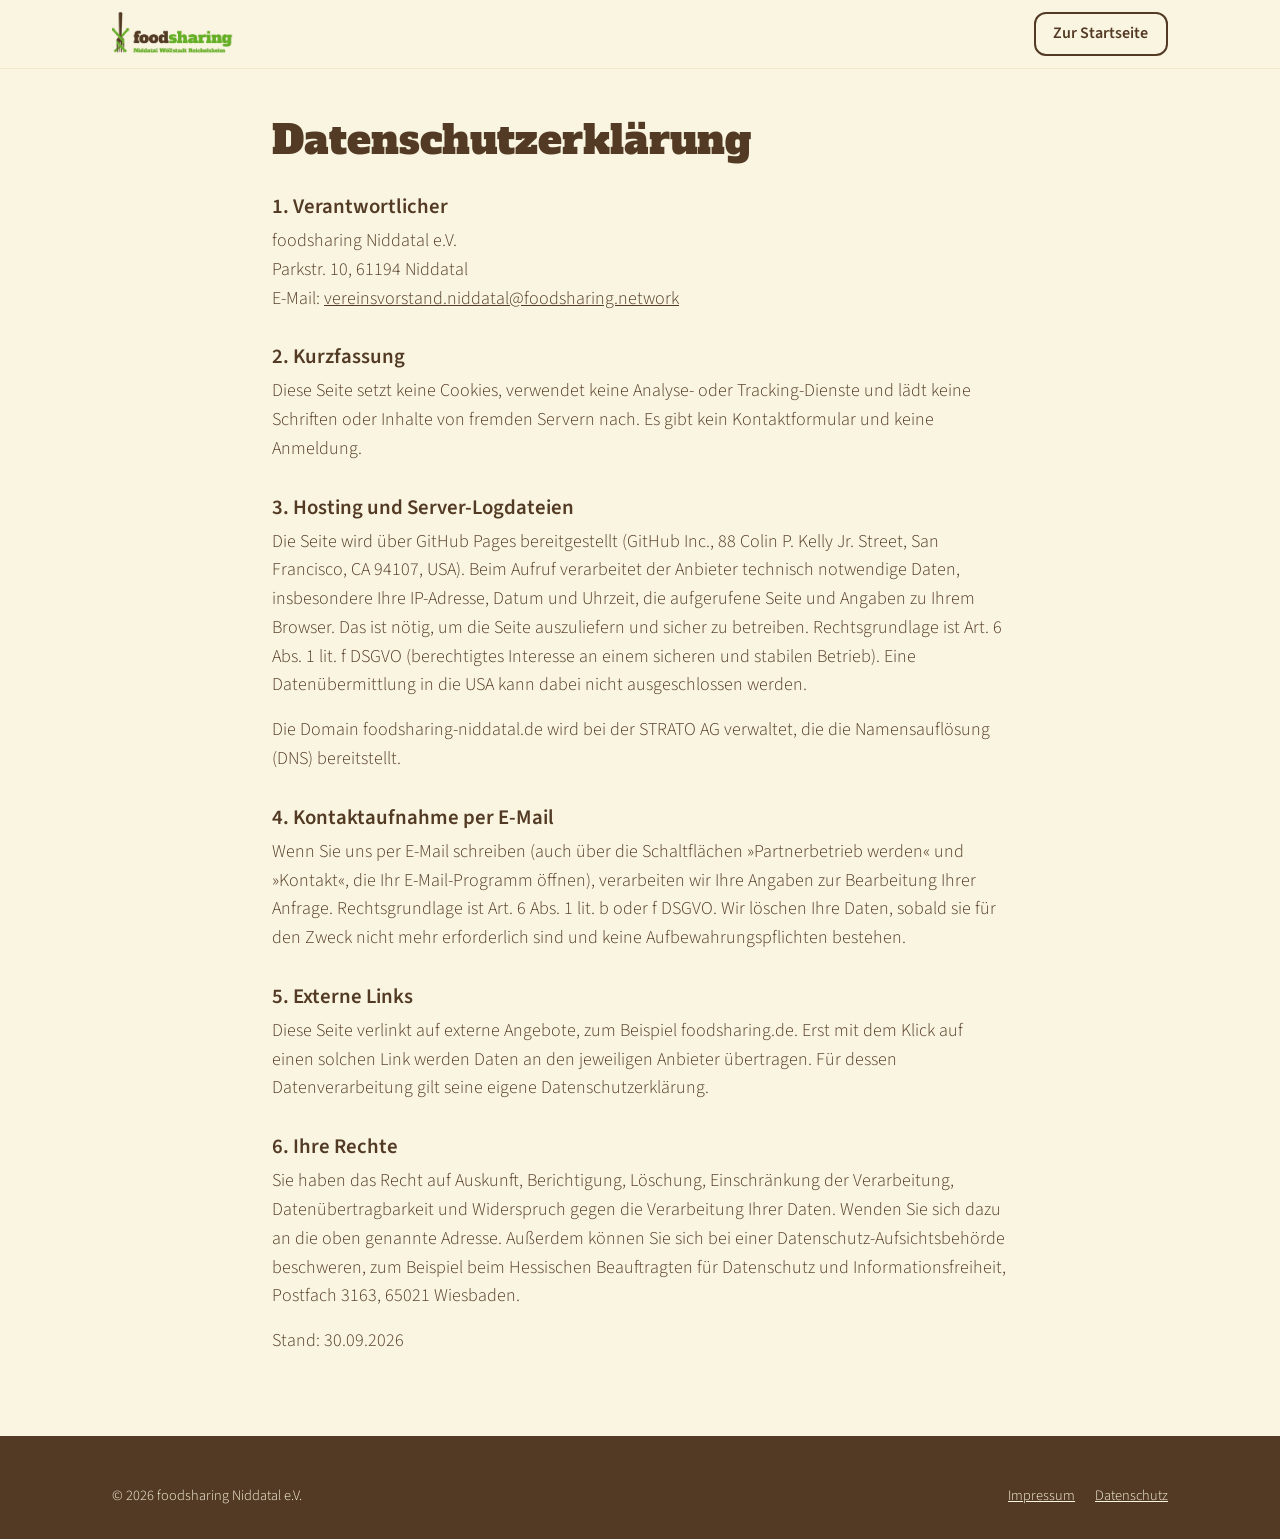
==== docs/datenschutz.html @ 03930171 "Erste Version der Website foodsharing Niddatal e.V. Statische Seite mit Startseite, Impressum, Daten" ====
<!DOCTYPE html>
<html lang="de">
<head>
<meta charset="utf-8">
<meta name="viewport" content="width=device-width, initial-scale=1">
<title>Datenschutz – foodsharing Niddatal e.V.</title>
<meta name="description" content="Datenschutzerklärung des foodsharing Niddatal e.V.">
<link rel="canonical" href="https://foodsharing-niddatal.de/datenschutz.html">
<meta name="theme-color" content="#64AE24">
<link rel="icon" type="image/png" href="img/favicon.png">
<link rel="stylesheet" href="css/style.css">
</head>
<body>
<a class="skip" href="#inhalt">Zum Inhalt springen</a>
<header class="site-header"><div class="wrap bar">
  <a class="brand" href="./"><img src="img/logo.png" width="122" height="44" alt="foodsharing Niddatal, Wöllstadt, Reichelsheim – zur Startseite"></a>
  <a class="btn btn-secondary btn-sm" href="./">Zur Startseite</a>
</div></header>

<main id="inhalt" class="wrap legal">
<!-- ENTWURF: Kein Rechtsgutachten. Vor Veröffentlichung vom Vorstand bzw. dem foodsharing-Netzwerk prüfen lassen. -->
<h1>Datenschutzerklärung</h1>

<h2>1. Verantwortlicher</h2>
<address>
  foodsharing Niddatal e.V.<br>
  Parkstr. 10, 61194 Niddatal<br>
  E-Mail: <a href="mailto:vereinsvorstand.niddatal@foodsharing.network">vereinsvorstand.niddatal@foodsharing.network</a>
</address>

<h2>2. Kurzfassung</h2>
<p>Diese Seite setzt keine Cookies, verwendet keine Analyse- oder Tracking-Dienste und lädt keine Schriften oder Inhalte von fremden Servern nach. Es gibt kein Kontaktformular und keine Anmeldung.</p>

<h2>3. Hosting und Server-Logdateien</h2>
<p>Die Seite wird über GitHub Pages bereitgestellt (GitHub Inc., 88 Colin P. Kelly Jr. Street, San Francisco, CA 94107, USA). Beim Aufruf verarbeitet der Anbieter technisch notwendige Daten, insbesondere Ihre IP-Adresse, Datum und Uhrzeit, die aufgerufene Seite und Angaben zu Ihrem Browser. Das ist nötig, um die Seite auszuliefern und sicher zu betreiben. Rechtsgrundlage ist Art. 6 Abs. 1 lit. f DSGVO (berechtigtes Interesse an einem sicheren und stabilen Betrieb). Eine Datenübermittlung in die USA kann dabei nicht ausgeschlossen werden.</p>
<p>Die Domain foodsharing-niddatal.de wird bei der STRATO AG verwaltet, die die Namensauflösung (DNS) bereitstellt.</p>

<h2>4. Kontaktaufnahme per E-Mail</h2>
<p>Wenn Sie uns per E-Mail schreiben (auch über die Schaltflächen »Partnerbetrieb werden« und »Kontakt«, die Ihr E-Mail-Programm öffnen), verarbeiten wir Ihre Angaben zur Bearbeitung Ihrer Anfrage. Rechtsgrundlage ist Art. 6 Abs. 1 lit. b oder f DSGVO. Wir löschen Ihre Daten, sobald sie für den Zweck nicht mehr erforderlich sind und keine Aufbewahrungspflichten bestehen.</p>

<h2>5. Externe Links</h2>
<p>Diese Seite verlinkt auf externe Angebote, zum Beispiel foodsharing.de. Erst mit dem Klick auf einen solchen Link werden Daten an den jeweiligen Anbieter übertragen. Für dessen Datenverarbeitung gilt seine eigene Datenschutzerklärung.</p>

<h2>6. Ihre Rechte</h2>
<p>Sie haben das Recht auf Auskunft, Berichtigung, Löschung, Einschränkung der Verarbeitung, Datenübertragbarkeit und Widerspruch gegen die Verarbeitung Ihrer Daten. Wenden Sie sich dazu an die oben genannte Adresse. Außerdem können Sie sich bei einer Datenschutz-Aufsichtsbehörde beschweren, zum Beispiel beim Hessischen Beauftragten für Datenschutz und Informationsfreiheit, Postfach 3163, 65021 Wiesbaden.</p>

<p>Stand: 30.09.2026</p>
</main>

<footer class="site-footer"><div class="wrap">
  <div class="foot-bottom" style="margin-top:0;border-top:0;padding-top:0">
    <span>© 2026 foodsharing Niddatal e.V.</span>
    <nav aria-label="Rechtliches"><a href="impressum.html">Impressum</a><a href="datenschutz.html">Datenschutz</a></nav>
  </div>
</div></footer>
</body>
</html>
---- docs/css/style.css ----
/* foodsharing Niddatal e.V. – Stylesheet
   CI laut Design Manual: Grün #64AE24, Weiß #F9F5E0, Beige #f1e7c9, Braun #533A24
   Schriften: Alfa Slab One (Schmuckschrift, sparsam), Source Sans (Text).
   Kontrast: Grün nur als Fläche/Akzent, Text immer Braun auf Weiß/Beige (WCAG AA). */

@font-face{font-family:"Alfa Slab One";src:url("../fonts/alfa-slab-one-400.woff2") format("woff2");font-weight:400;font-style:normal;font-display:swap}
@font-face{font-family:"Source Sans 3";src:url("../fonts/source-sans-3-300.woff2") format("woff2");font-weight:300;font-style:normal;font-display:swap}
@font-face{font-family:"Source Sans 3";src:url("../fonts/source-sans-3-400.woff2") format("woff2");font-weight:400;font-style:normal;font-display:swap}
@font-face{font-family:"Source Sans 3";src:url("../fonts/source-sans-3-600.woff2") format("woff2");font-weight:600;font-style:normal;font-display:swap}

:root{
  --gruen:#64AE24; --weiss:#F9F5E0; --beige:#f1e7c9; --braun:#533A24; --braun-soft:#6B5641;
  --font-text:"Source Sans 3","Source Sans Pro",system-ui,-apple-system,"Segoe UI",Roboto,sans-serif;
  --font-schmuck:"Alfa Slab One",Georgia,"Times New Roman",serif;
  --radius:12px; --wrap:1120px;
}
*,*::before,*::after{box-sizing:border-box}
html{scroll-behavior:smooth;scroll-padding-top:5.5rem}
@media (prefers-reduced-motion:reduce){html{scroll-behavior:auto}}
body{margin:0;background:var(--weiss);color:var(--braun);font-family:var(--font-text);font-weight:300;font-size:1.125rem;line-height:1.6;-webkit-text-size-adjust:100%}
img{max-width:100%;height:auto;display:block}
a{color:var(--braun)}
a:focus-visible,summary:focus-visible,.btn:focus-visible{outline:3px solid var(--braun);outline-offset:3px;border-radius:4px}
strong{font-weight:600}
.wrap{max-width:var(--wrap);margin:0 auto;padding:0 1rem}
@media(min-width:768px){.wrap{padding:0 2rem}}
.skip{position:absolute;left:-999px;top:0;background:var(--braun);color:var(--weiss);padding:.75rem 1rem;z-index:100}
.skip:focus{left:0}

/* Überschriften */
h1,h2{font-family:var(--font-schmuck);font-weight:400;line-height:1.15;margin:0}
h1{font-size:clamp(1.9rem,5.2vw,3.1rem)}
h2{font-size:clamp(1.55rem,3.4vw,2.2rem)}
h3{font-family:var(--font-text);font-weight:600;font-size:1.25rem;line-height:1.3;margin:0 0 .4rem}
p{margin:0 0 1rem}
.eyebrow{font-weight:600;font-size:.85rem;letter-spacing:.08em;text-transform:uppercase;color:var(--braun-soft);margin:0 0 .4rem}

/* Kopfbereich */
.site-header{position:sticky;top:0;z-index:50;background:rgba(249,245,224,.96);backdrop-filter:blur(6px);border-bottom:1px solid var(--beige)}
.bar{display:flex;align-items:center;justify-content:space-between;gap:1rem;min-height:4.25rem}
.brand img{height:44px;width:auto}
.nav-desktop{display:none;gap:1.75rem;align-items:center}
.nav-desktop a,.menu nav a{text-decoration:none;font-weight:600;font-size:1rem}
.nav-desktop a:hover,.menu nav a:hover{text-decoration:underline;text-underline-offset:4px}
.bar-right{display:flex;align-items:center;gap:.75rem}
.menu{position:relative}
.menu summary{list-style:none;cursor:pointer;min-height:44px;min-width:44px;display:flex;align-items:center;justify-content:center;border:2px solid var(--braun);border-radius:var(--radius);font-weight:600;padding:0 .9rem}
.menu summary::-webkit-details-marker{display:none}
.menu nav{position:absolute;right:0;top:calc(100% + .5rem);background:var(--weiss);border:2px solid var(--braun);border-radius:var(--radius);padding:.5rem;display:flex;flex-direction:column;min-width:13rem;box-shadow:0 8px 24px rgba(83,58,36,.15)}
.menu nav a{padding:.75rem 1rem}
@media(min-width:900px){.nav-desktop{display:flex}.menu{display:none}}

/* Buttons */
.btn{display:inline-flex;align-items:center;justify-content:center;min-height:48px;padding:.6rem 1.5rem;border-radius:var(--radius);font-family:var(--font-text);font-weight:600;font-size:1.05rem;text-decoration:none;border:2px solid var(--braun);cursor:pointer;transition:background .15s,color .15s}
.btn-primary{background:var(--braun);color:var(--weiss)}
.btn-primary:hover{background:#3d2a19}
.btn-secondary{background:transparent;color:var(--braun)}
.btn-secondary:hover{background:var(--beige)}
.btn-sm{min-height:44px;padding:.4rem 1.1rem;font-size:1rem}
.btn-row{display:flex;flex-wrap:wrap;gap:.75rem}
@media(max-width:560px){.hero .btn-row .btn{width:100%}}

/* Abschnitte */
section{padding:3.5rem 0}
@media(min-width:768px){section{padding:5rem 0}}
.section-head{max-width:46rem;margin-bottom:2rem}
.section-head p:last-child{margin-bottom:0}
.alt{background:var(--beige)}
.grid{display:grid;gap:1rem}
@media(min-width:768px){.g3{grid-template-columns:repeat(3,1fr)}.g2{grid-template-columns:repeat(2,1fr)}.grid{gap:1.5rem}}
.card{background:var(--weiss);border-radius:var(--radius);padding:1.5rem;border-top:6px solid var(--gruen)}
.alt .card{background:var(--weiss)}
.card p:last-child{margin-bottom:0}
.card .btn{margin-top:1rem}

/* Hero */
.hero{padding:2.5rem 0 3.5rem}
.hero-grid{display:grid;gap:2rem;align-items:center}
@media(min-width:900px){.hero-grid{grid-template-columns:1.25fr 1fr;gap:3rem}.hero{padding:4rem 0 5rem}}
.pill{display:inline-block;background:var(--beige);border-radius:999px;padding:.35rem .9rem;font-size:.9rem;font-weight:600;margin-bottom:1rem}
.hero h1{margin-bottom:1rem}
.hero .lead{font-size:1.25rem;max-width:34rem}
.hero .fine{font-size:.95rem;color:var(--braun-soft);margin:1.25rem 0 0}
.glance{background:var(--beige);border-radius:var(--radius);padding:1.75rem;border-left:8px solid var(--gruen)}
.glance h2{font-family:var(--font-text);font-weight:600;font-size:1.1rem;margin-bottom:1rem}
.glance ul{list-style:none;margin:0;padding:0;display:grid;gap:.9rem}
.glance li{display:flex;gap:.75rem;align-items:flex-start;font-size:1.1rem}
.tick{flex:none;width:1.6rem;height:1.6rem;border-radius:50%;background:var(--gruen);color:var(--braun);display:grid;place-items:center;font-weight:600;font-size:1rem;line-height:1}

/* Schritte */
.step-no{width:3rem;height:3rem;border-radius:50%;background:var(--gruen);color:var(--braun);display:grid;place-items:center;font-family:var(--font-schmuck);font-size:1.5rem;margin-bottom:1rem}

/* Abschluss */
.cta{background:var(--gruen)}
.cta-card{background:var(--weiss);border-radius:var(--radius);padding:2rem 1.5rem;text-align:center;max-width:46rem;margin:0 auto}
@media(min-width:768px){.cta-card{padding:3rem}}
.cta-card .btn-row{justify-content:center;margin:1.25rem 0}
.mail{font-weight:600;word-break:break-all}
.area{font-size:.95rem;color:var(--braun-soft);margin:1.25rem 0 0}

/* Fuß */
.site-footer{background:var(--braun);color:var(--weiss);padding:3rem 0 2rem;font-size:1rem}
.site-footer a{color:var(--weiss)}
.foot-grid{display:grid;gap:2rem}
@media(min-width:768px){.foot-grid{grid-template-columns:1.3fr 1fr 1fr}}
.site-footer h2{font-family:var(--font-text);font-weight:600;font-size:.95rem;letter-spacing:.06em;text-transform:uppercase;margin-bottom:.6rem}
.site-footer address{font-style:normal}
.foot-bottom{margin-top:2rem;padding-top:1.25rem;border-top:1px solid rgba(249,245,224,.3);display:flex;flex-wrap:wrap;gap:.75rem 1.5rem;justify-content:space-between;font-size:.9rem}
.foot-bottom nav{display:flex;gap:1.25rem}

/* Rechtstexte */
.legal{padding:3rem 0 4rem;max-width:46rem}
.legal h1{font-size:clamp(1.8rem,4.5vw,2.5rem);margin-bottom:1.5rem}
.legal h2{font-family:var(--font-text);font-weight:600;font-size:1.3rem;margin:2rem 0 .5rem}
.legal address{font-style:normal;margin-bottom:1rem}
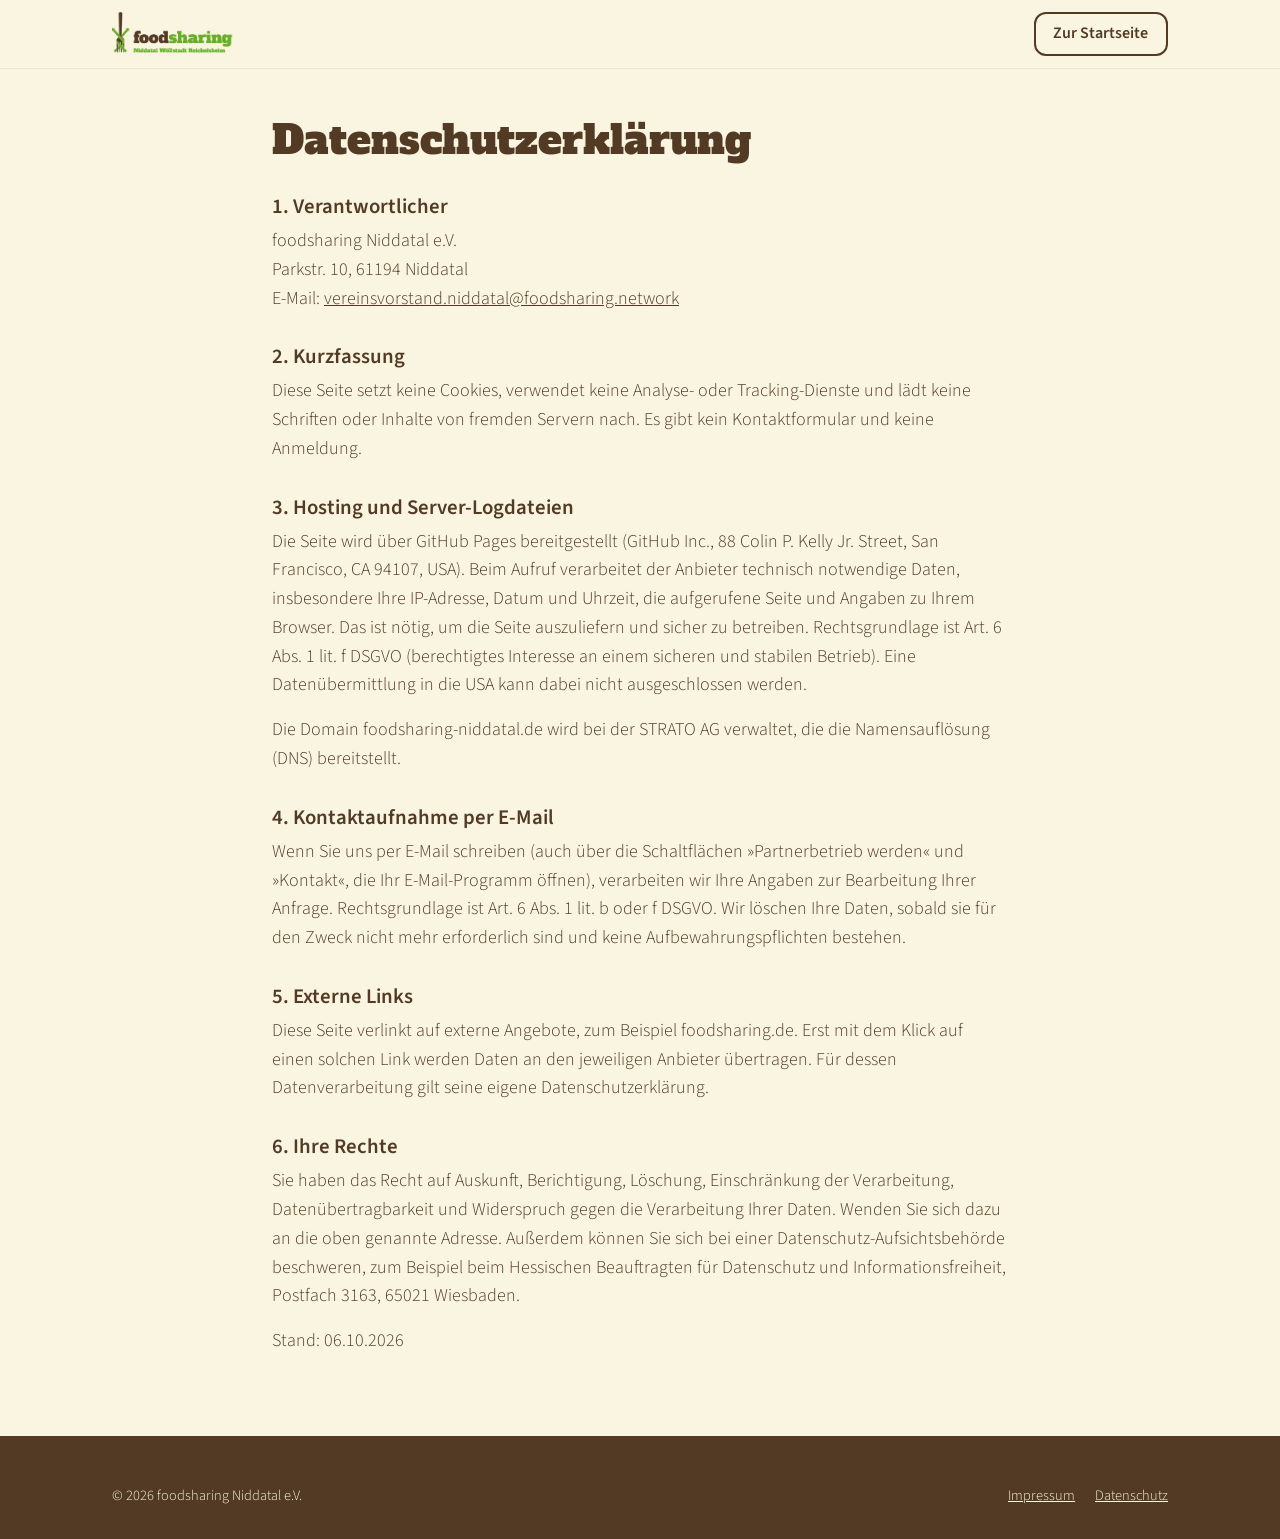
==== commit 6f8f54c1: "Livegang vorbereitet: Entwurf-Hinweise entfernt, Stand der Datenschutzerklärung 06.10.2026 Co-Author" ====
--- a/docs/datenschutz.html
+++ b/docs/datenschutz.html
@@ -18,7 +18,6 @@
 </div></header>
 
 <main id="inhalt" class="wrap legal">
-<!-- ENTWURF: Kein Rechtsgutachten. Vor Veröffentlichung vom Vorstand bzw. dem foodsharing-Netzwerk prüfen lassen. -->
 <h1>Datenschutzerklärung</h1>
 
 <h2>1. Verantwortlicher</h2>
@@ -44,7 +43,7 @@
 <h2>6. Ihre Rechte</h2>
 <p>Sie haben das Recht auf Auskunft, Berichtigung, Löschung, Einschränkung der Verarbeitung, Datenübertragbarkeit und Widerspruch gegen die Verarbeitung Ihrer Daten. Wenden Sie sich dazu an die oben genannte Adresse. Außerdem können Sie sich bei einer Datenschutz-Aufsichtsbehörde beschweren, zum Beispiel beim Hessischen Beauftragten für Datenschutz und Informationsfreiheit, Postfach 3163, 65021 Wiesbaden.</p>
 
-<p>Stand: 30.09.2026</p>
+<p>Stand: 06.10.2026</p>
 </main>
 
 <footer class="site-footer"><div class="wrap">
--- a/docs/css/style.css
+++ b/docs/css/style.css
@@ -71,7 +71,9 @@
 .card{background:var(--weiss);border-radius:var(--radius);padding:1.5rem;border-top:6px solid var(--gruen)}
 .alt .card{background:var(--weiss)}
 .card p:last-child{margin-bottom:0}
-.card .btn{margin-top:1rem}
+.card{display:flex;flex-direction:column}
+.card .btn{margin-top:auto;align-self:flex-start}
+.card .photo+h3{margin-top:0}
 
 /* Hero */
 .hero{padding:2.5rem 0 3.5rem}
@@ -113,3 +115,23 @@
 .legal h1{font-size:clamp(1.8rem,4.5vw,2.5rem);margin-bottom:1.5rem}
 .legal h2{font-family:var(--font-text);font-weight:600;font-size:1.3rem;margin:2rem 0 .5rem}
 .legal address{font-style:normal;margin-bottom:1rem}
+
+/* Fotos */
+.hero-side{display:grid;gap:1.25rem}
+.photo{margin:0 0 1rem}
+.hero-side .photo{margin:0}
+.photo img{width:100%;height:auto;border-radius:var(--radius);background:var(--beige)}
+.photo figcaption{font-size:.8rem;color:var(--braun-soft);margin-top:.35rem}
+
+/* Zahlen und Zitat */
+.stat-no{font-family:var(--font-schmuck);font-size:clamp(1.9rem,4vw,2.5rem);line-height:1.1;margin:0 0 .4rem}
+.stat p:last-child{margin:0}
+.quote{margin:2rem 0 0;background:var(--weiss);border-left:8px solid var(--gruen);border-radius:var(--radius);padding:1.5rem 1.75rem}
+.quote blockquote{margin:0}
+.quote blockquote p{font-size:1.25rem;line-height:1.5;margin:0 0 .75rem}
+.quote figcaption{font-size:.95rem;color:var(--braun-soft)}
+
+.nav-desktop a[aria-current],.menu nav a[aria-current]{text-decoration:underline;text-decoration-thickness:2px;text-underline-offset:6px}
+
+/* Zielgruppen-Etikett über der H1 */
+.audience{font-weight:600;font-size:1.1rem;letter-spacing:.01em;margin:0 0 .6rem;padding-left:.75rem;border-left:6px solid var(--gruen)}
